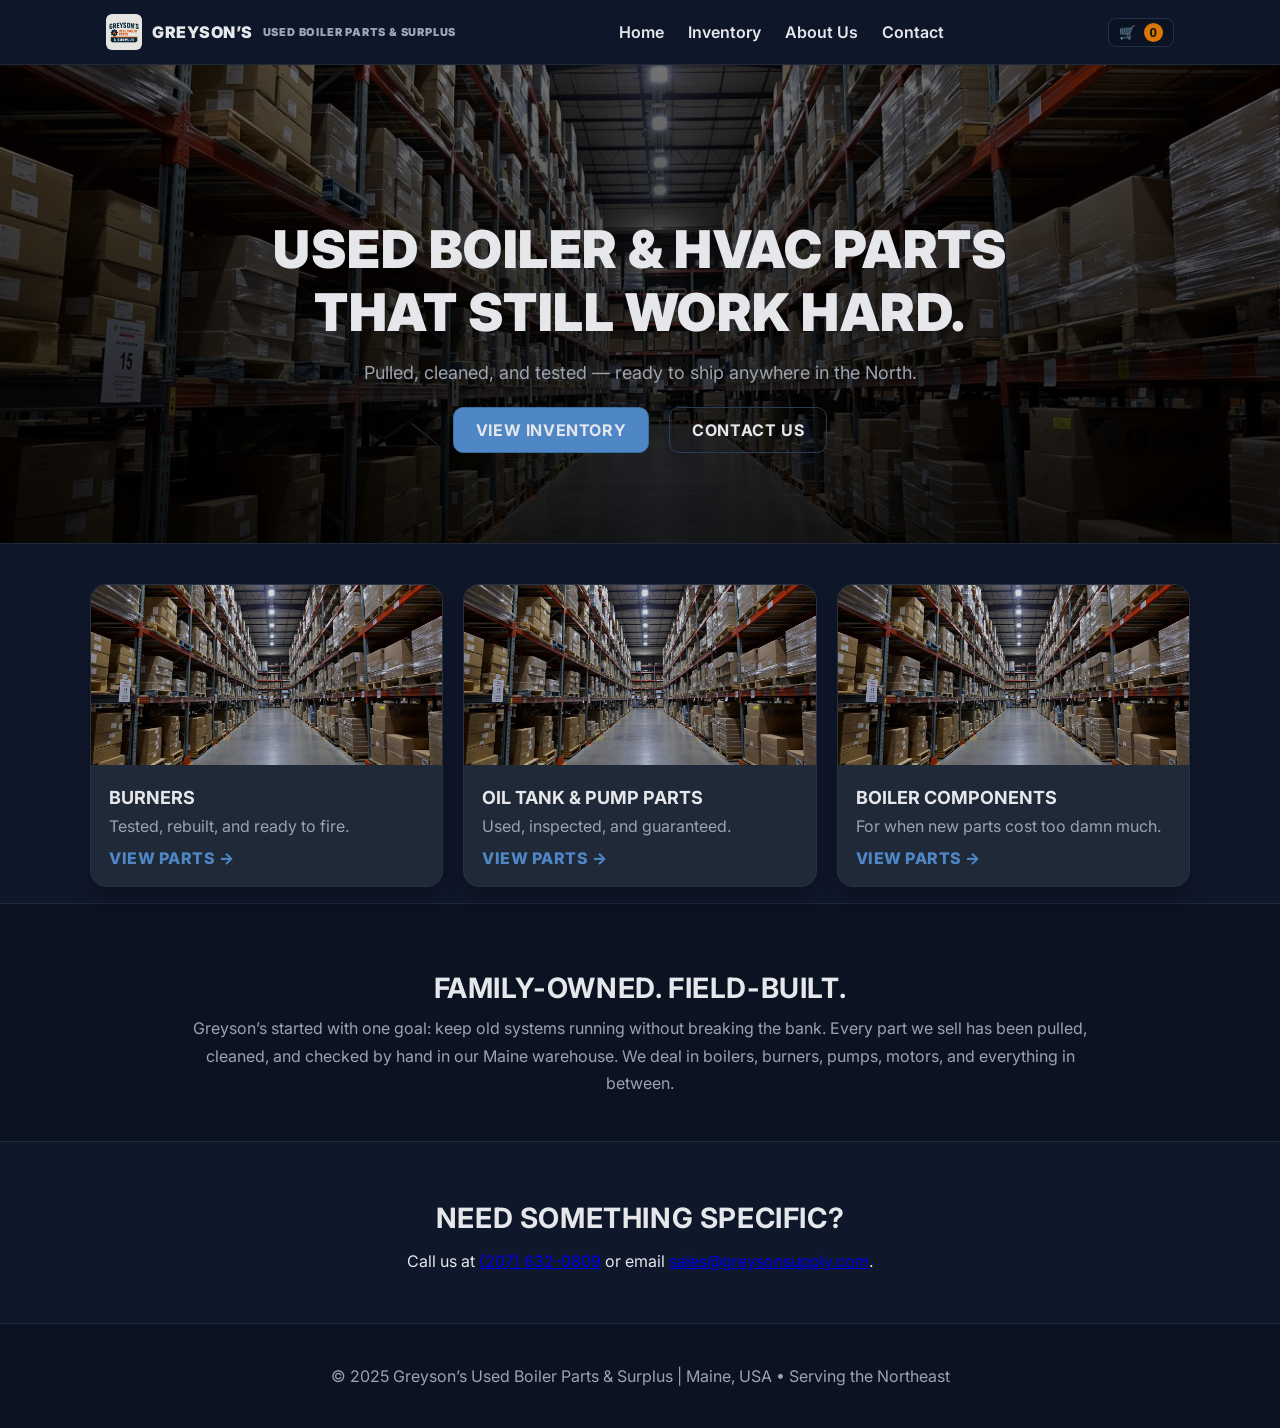
==== index.html @ a750e45b "Update index.html" ====
<!doctype html>
<html lang="en">
<head>
  <meta charset="utf-8" />
  <meta name="viewport" content="width=device-width, initial-scale=1" />
  <title>Greyson’s Used Boiler Parts & Surplus</title>
  <link href="https://fonts.googleapis.com/css2?family=Inter:wght@400;600;800;900&display=swap" rel="stylesheet">

  <style>
    :root {
      --bg: #0f172a;
      --text: #e5e7eb;
      --muted: #9ca3af;
      --blue: #4f86c6;
      --accent: #d97706;
    }

    * { box-sizing: border-box; }
    body {
      margin: 0;
      font-family: 'Inter', system-ui, sans-serif;
      background: var(--bg);
      color: var(--text);
    }

    .container { max-width: 1100px; margin: 0 auto; padding: 0 16px; }

    header.topbar {
      background: rgba(15, 23, 42, 0.95);
      border-bottom: 1px solid #1f2937;
      position: sticky; top: 0; z-index: 100;
    }
    .nav {
      display: flex; justify-content: space-between; align-items: center;
      height: 64px;
    }
    .brand { display: flex; align-items: center; gap: 10px; text-decoration: none; color: var(--text); font-weight: 900; letter-spacing: .5px; }
    .brand img { height: 36px; border-radius: 6px; }
    .brand .tagline { display: block; font-size: 11px; color: #9aa8bb; letter-spacing: .8px; }
    nav.menu a { color: var(--text); text-decoration: none; margin: 0 10px; font-weight: 600; }
    nav.menu a:hover { color: var(--accent); }
    .cart-button {
      background: #0b1222; color: var(--text);
      border: 1px solid #243047;
      border-radius: 8px; padding: 6px 10px;
      cursor: pointer;
    }
    .cart-count { background: var(--accent); color: #111; padding: 2px 6px; border-radius: 999px; font-weight: 800; margin-left: 4px; }

    /* Hero Section */
    .hero-dark {
      background: linear-gradient(to bottom, rgba(0,0,0,.55), rgba(0,0,0,.85)),
                  url('images/warehouse.jpg');
      background-size: cover;
      background-position: center;
      padding: 110px 0 90px;
      border-bottom: 1px solid #1f2937;
      text-align: center;
    }
    .hero h1 {
      font-size: 52px;
      font-weight: 900;
      text-transform: uppercase;
      letter-spacing: .5px;
      margin-bottom: 10px;
    }
    .hero p { color: var(--muted); font-size: 18px; margin-bottom: 24px; }
    .cta .btn {
      display: inline-block;
      padding: 12px 22px;
      border: 1px solid #2b3b55;
      border-radius: 10px;
      text-decoration: none;
      font-weight: 700;
      text-transform: uppercase;
      letter-spacing: .6px;
      margin: 0 8px;
      color: var(--text);
    }
    .cta .btn.primary { background: var(--blue); border-color: #3b6ea0; }
    .cta .btn:hover { filter: brightness(1.07); }

    /* Cards */
    .cards { padding: 40px 0 16px; }
    .grid { display: grid; grid-template-columns: repeat(auto-fit, minmax(280px, 1fr)); gap: 20px; }
    .card {
      background: #1f2937;
      border: 1px solid #263242;
      border-radius: 16px;
      overflow: hidden;
      color: var(--text);
      text-decoration: none;
      box-shadow: 0 10px 18px rgba(0,0,0,.25);
    }
    .card img { width: 100%; height: 180px; object-fit: cover; filter: brightness(.85); }
    .card .inner { padding: 18px; }
    .card h3 { text-transform: uppercase; margin: 0 0 8px; font-size: 18px; }
    .card p { color: var(--muted); margin: 0 0 12px; }
    .linkish { color: var(--blue); text-transform: uppercase; font-weight: 800; letter-spacing: .5px; }

    /* Band */
    .band {
      background: #0b1222;
      border-top: 1px solid #1f2937;
      border-bottom: 1px solid #1f2937;
      padding: 44px 0;
      text-align: center;
    }
    .band h2 {
      text-transform: uppercase;
      font-size: 28px;
      letter-spacing: .6px;
      margin-bottom: 10px;
    }
    .band p {
      color: var(--muted);
      max-width: 900px;
      margin: 0 auto;
      line-height: 1.7;
    }

    /* CTA Bottom */
    .cta-bottom {
      text-align: center;
      padding: 36px 0;
    }
    .cta-bottom h2 {
      font-size: 28px;
      text-transform: uppercase;
      letter-spacing: .6px;
      margin-bottom: 8px;
    }

    footer.footer {
      border-top: 1px solid #1f2937;
      padding: 26px 0;
      background: #0b1222;
      color: var(--muted);
      text-align: center;
    }
    <style>
.btn.add.added {
  background-color: #16a34a !important; /* green flash */
  color: #fff !important;
  transform: scale(1.05);
  transition: all 0.3s ease;
}

#cartCount.pulse {
  animation: pulseCart 0.4s;
}

@keyframes pulseCart {
  0% { transform: scale(1); }
  50% { transform: scale(1.4); }
  100% { transform: scale(1); }
}
  </style>
</head>

<script src="https://www.paypal.com/sdk/js?client-id=AR1KqgMjoynz7pTqK0twhdeGadhGvtmbNXOhbGeqxil-d_tblaF-xCtrY_1UXmmECd3FDKE6sv6woYQV"></script>
<script src="js/cart.js?v=modal"></script>
<script src="js/payments.js?v=modal"></script>

<body>
  <header class="topbar">
    <div class="container nav">
      <a class="brand" href="index.html">
        <img src="images/logo.png" alt="Greyson’s Logo">
        <span>GREYSON’S</span>
        <small class="tagline">USED BOILER PARTS & SURPLUS</small>
      </a>
      <nav class="menu">
        <a href="index.html">Home</a>
        <a href="inventory.html">Inventory</a>
        <a href="about.html">About Us</a>
        <a href="contact.html">Contact</a>
      </nav>
      <button class="cart-button" id="openCartBtn">🛒 <span id="cartCount" class="cart-count">0</span></button>
    </div>
  </header>

  <main>
    <section class="hero hero-dark">
      <div class="container hero-inner">
        <h1>USED BOILER & HVAC PARTS<br>THAT STILL WORK HARD.</h1>
        <p>Pulled, cleaned, and tested — ready to ship anywhere in the North.</p>
        <div class="cta">
          <a class="btn primary" href="inventory.html">VIEW INVENTORY</a>
          <a class="btn" href="contact.html">CONTACT US</a>
        </div>
      </div>
    </section>

    <section class="cards container">
      <div class="grid">
        <a class="card" href="inventory.html#Burners">
          <img src="images/warehouse.jpg" alt="Burners">
          <div class="inner">
            <h3>Burners</h3>
            <p>Tested, rebuilt, and ready to fire.</p>
            <span class="linkish">VIEW PARTS →</span>
          </div>
        </a>
        <a class="card" href="inventory.html#Oil%20Tank%20Parts">
          <img src="images/warehouse.jpg" alt="Oil Tank & Pump Parts">
          <div class="inner">
            <h3>Oil Tank & Pump Parts</h3>
            <p>Used, inspected, and guaranteed.</p>
            <span class="linkish">VIEW PARTS →</span>
          </div>
        </a>
        <a class="card" href="inventory.html#Boiler%20Components">
          <img src="images/warehouse.jpg" alt="Boiler Components">
          <div class="inner">
            <h3>Boiler Components</h3>
            <p>For when new parts cost too damn much.</p>
            <span class="linkish">VIEW PARTS →</span>
          </div>
        </a>
      </div>
    </section>

    <section class="band">
      <div class="container">
        <h2>Family-Owned. Field-Built.</h2>
        <p>Greyson’s started with one goal: keep old systems running without breaking the bank. Every part we sell has been pulled, cleaned, and checked by hand in our Maine warehouse. We deal in boilers, burners, pumps, motors, and everything in between.</p>
      </div>
    </section>

    <section class="cta-bottom">
      <div class="container">
        <h2>Need Something Specific?</h2>
        <p>Call us at <a href="tel:+12076320809">(207) 632-0809</a> or email <a href="mailto:sales@greysonsupply.com">sales@greysonsupply.com</a>.</p>
      </div>
    </section>
  </main>

  <footer class="footer">
    <p>© 2025 Greyson’s Used Boiler Parts & Surplus | Maine, USA • Serving the Northeast</p>
  </footer>

  <script>window.PAYPAL_CLIENT_ID = "YOUR_PAYPAL_CLIENT_ID_HERE";</script>
  <script src="js/cart.js"></script>
  <script src="js/payments.js"></script>
</body>
</html>
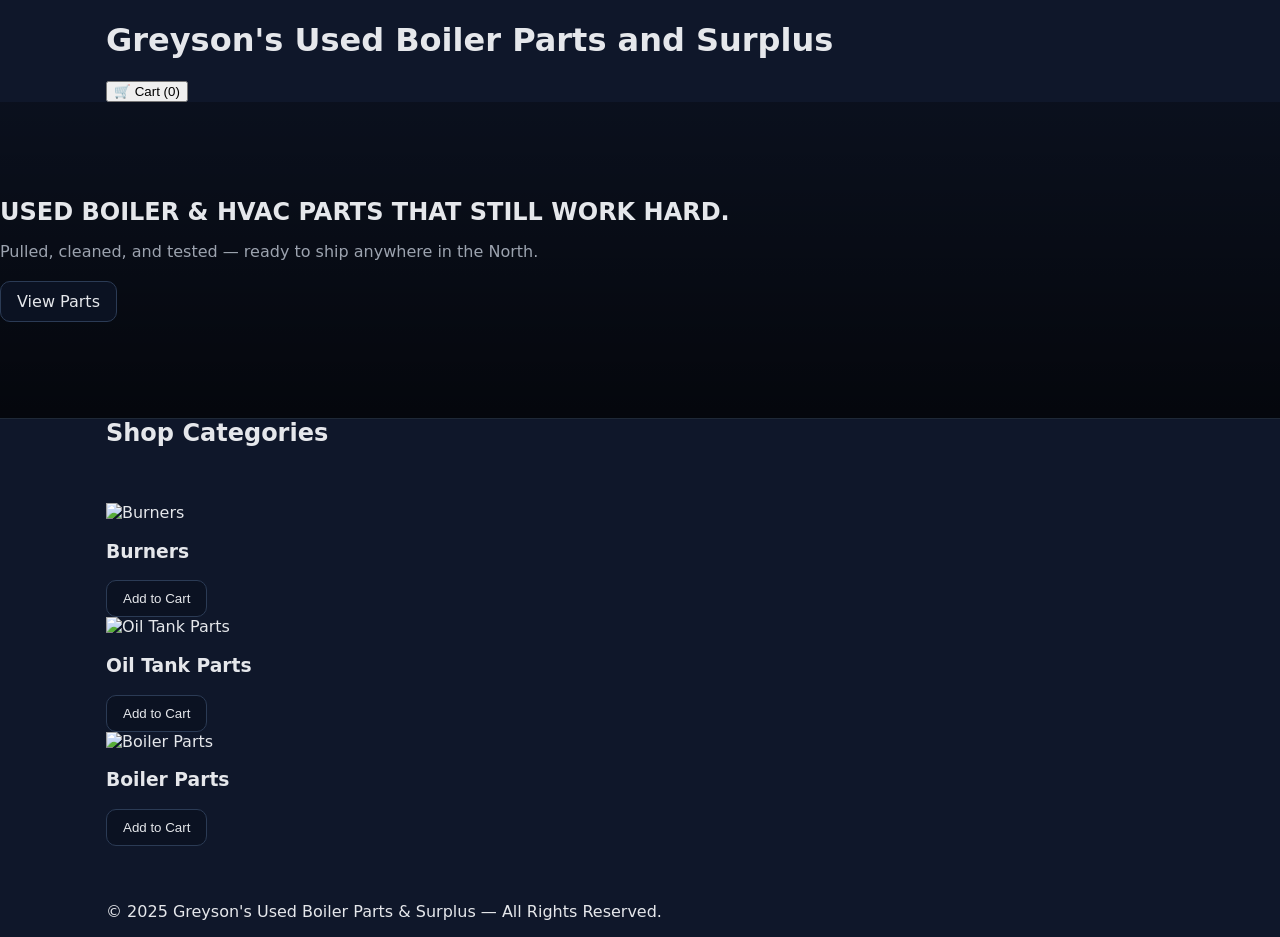
==== commit eaf5617f: "Update index.html" ====
--- a/index.html
+++ b/index.html
@@ -1,247 +1,86 @@
-<!doctype html>
+<!DOCTYPE html>
 <html lang="en">
 <head>
-  <meta charset="utf-8" />
-  <meta name="viewport" content="width=device-width, initial-scale=1" />
-  <title>Greyson’s Used Boiler Parts & Surplus</title>
-  <link href="https://fonts.googleapis.com/css2?family=Inter:wght@400;600;800;900&display=swap" rel="stylesheet">
+  <meta charset="UTF-8">
+  <meta name="viewport" content="width=device-width, initial-scale=1.0">
+  <title>Greyson's Used Boiler Parts and Surplus</title>
+  <link rel="stylesheet" href="css/style.css">
 
   <style>
-    :root {
-      --bg: #0f172a;
-      --text: #e5e7eb;
-      --muted: #9ca3af;
-      --blue: #4f86c6;
-      --accent: #d97706;
+    /* Add-to-cart & cart pulse animations */
+    .btn.add.added {
+      background-color: #16a34a !important;
+      color: #fff !important;
+      transform: scale(1.05);
+      transition: all 0.3s ease;
     }
-
-    * { box-sizing: border-box; }
-    body {
-      margin: 0;
-      font-family: 'Inter', system-ui, sans-serif;
-      background: var(--bg);
-      color: var(--text);
+    #cartCount.pulse {
+      animation: pulseCart 0.4s;
     }
-
-    .container { max-width: 1100px; margin: 0 auto; padding: 0 16px; }
-
-    header.topbar {
-      background: rgba(15, 23, 42, 0.95);
-      border-bottom: 1px solid #1f2937;
-      position: sticky; top: 0; z-index: 100;
+    @keyframes pulseCart {
+      0% { transform: scale(1); }
+      50% { transform: scale(1.4); }
+      100% { transform: scale(1); }
     }
-    .nav {
-      display: flex; justify-content: space-between; align-items: center;
-      height: 64px;
-    }
-    .brand { display: flex; align-items: center; gap: 10px; text-decoration: none; color: var(--text); font-weight: 900; letter-spacing: .5px; }
-    .brand img { height: 36px; border-radius: 6px; }
-    .brand .tagline { display: block; font-size: 11px; color: #9aa8bb; letter-spacing: .8px; }
-    nav.menu a { color: var(--text); text-decoration: none; margin: 0 10px; font-weight: 600; }
-    nav.menu a:hover { color: var(--accent); }
-    .cart-button {
-      background: #0b1222; color: var(--text);
-      border: 1px solid #243047;
-      border-radius: 8px; padding: 6px 10px;
-      cursor: pointer;
-    }
-    .cart-count { background: var(--accent); color: #111; padding: 2px 6px; border-radius: 999px; font-weight: 800; margin-left: 4px; }
-
-    /* Hero Section */
-    .hero-dark {
-      background: linear-gradient(to bottom, rgba(0,0,0,.55), rgba(0,0,0,.85)),
-                  url('images/warehouse.jpg');
-      background-size: cover;
-      background-position: center;
-      padding: 110px 0 90px;
-      border-bottom: 1px solid #1f2937;
-      text-align: center;
-    }
-    .hero h1 {
-      font-size: 52px;
-      font-weight: 900;
-      text-transform: uppercase;
-      letter-spacing: .5px;
-      margin-bottom: 10px;
-    }
-    .hero p { color: var(--muted); font-size: 18px; margin-bottom: 24px; }
-    .cta .btn {
-      display: inline-block;
-      padding: 12px 22px;
-      border: 1px solid #2b3b55;
-      border-radius: 10px;
-      text-decoration: none;
-      font-weight: 700;
-      text-transform: uppercase;
-      letter-spacing: .6px;
-      margin: 0 8px;
-      color: var(--text);
-    }
-    .cta .btn.primary { background: var(--blue); border-color: #3b6ea0; }
-    .cta .btn:hover { filter: brightness(1.07); }
-
-    /* Cards */
-    .cards { padding: 40px 0 16px; }
-    .grid { display: grid; grid-template-columns: repeat(auto-fit, minmax(280px, 1fr)); gap: 20px; }
-    .card {
-      background: #1f2937;
-      border: 1px solid #263242;
-      border-radius: 16px;
-      overflow: hidden;
-      color: var(--text);
-      text-decoration: none;
-      box-shadow: 0 10px 18px rgba(0,0,0,.25);
-    }
-    .card img { width: 100%; height: 180px; object-fit: cover; filter: brightness(.85); }
-    .card .inner { padding: 18px; }
-    .card h3 { text-transform: uppercase; margin: 0 0 8px; font-size: 18px; }
-    .card p { color: var(--muted); margin: 0 0 12px; }
-    .linkish { color: var(--blue); text-transform: uppercase; font-weight: 800; letter-spacing: .5px; }
-
-    /* Band */
-    .band {
-      background: #0b1222;
-      border-top: 1px solid #1f2937;
-      border-bottom: 1px solid #1f2937;
-      padding: 44px 0;
-      text-align: center;
-    }
-    .band h2 {
-      text-transform: uppercase;
-      font-size: 28px;
-      letter-spacing: .6px;
-      margin-bottom: 10px;
-    }
-    .band p {
-      color: var(--muted);
-      max-width: 900px;
-      margin: 0 auto;
-      line-height: 1.7;
-    }
-
-    /* CTA Bottom */
-    .cta-bottom {
-      text-align: center;
-      padding: 36px 0;
-    }
-    .cta-bottom h2 {
-      font-size: 28px;
-      text-transform: uppercase;
-      letter-spacing: .6px;
-      margin-bottom: 8px;
-    }
-
-    footer.footer {
-      border-top: 1px solid #1f2937;
-      padding: 26px 0;
-      background: #0b1222;
-      color: var(--muted);
-      text-align: center;
-    }
-    <style>
-.btn.add.added {
-  background-color: #16a34a !important; /* green flash */
-  color: #fff !important;
-  transform: scale(1.05);
-  transition: all 0.3s ease;
-}
-
-#cartCount.pulse {
-  animation: pulseCart 0.4s;
-}
-
-@keyframes pulseCart {
-  0% { transform: scale(1); }
-  50% { transform: scale(1.4); }
-  100% { transform: scale(1); }
-}
   </style>
 </head>
 
-<script src="https://www.paypal.com/sdk/js?client-id=AR1KqgMjoynz7pTqK0twhdeGadhGvtmbNXOhbGeqxil-d_tblaF-xCtrY_1UXmmECd3FDKE6sv6woYQV"></script>
-<script src="js/cart.js?v=modal"></script>
-<script src="js/payments.js?v=modal"></script>
-
 <body>
-  <header class="topbar">
-    <div class="container nav">
-      <a class="brand" href="index.html">
-        <img src="images/logo.png" alt="Greyson’s Logo">
-        <span>GREYSON’S</span>
-        <small class="tagline">USED BOILER PARTS & SURPLUS</small>
-      </a>
-      <nav class="menu">
-        <a href="index.html">Home</a>
-        <a href="inventory.html">Inventory</a>
-        <a href="about.html">About Us</a>
-        <a href="contact.html">Contact</a>
-      </nav>
-      <button class="cart-button" id="openCartBtn">🛒 <span id="cartCount" class="cart-count">0</span></button>
+  <!-- HEADER -->
+  <header>
+    <div class="container header-content">
+      <h1>Greyson's Used Boiler Parts and Surplus</h1>
+      <button id="openCartBtn" class="cart-btn">🛒 Cart (<span id="cartCount">0</span>)</button>
     </div>
   </header>
 
-  <main>
-    <section class="hero hero-dark">
-      <div class="container hero-inner">
-        <h1>USED BOILER & HVAC PARTS<br>THAT STILL WORK HARD.</h1>
-        <p>Pulled, cleaned, and tested — ready to ship anywhere in the North.</p>
-        <div class="cta">
-          <a class="btn primary" href="inventory.html">VIEW INVENTORY</a>
-          <a class="btn" href="contact.html">CONTACT US</a>
+  <!-- HERO -->
+  <section class="hero">
+    <div class="hero-content">
+      <h2>USED BOILER & HVAC PARTS THAT STILL WORK HARD.</h2>
+      <p>Pulled, cleaned, and tested — ready to ship anywhere in the North.</p>
+      <a href="inventory.html" class="btn">View Parts</a>
+    </div>
+  </section>
+
+  <!-- FEATURED SECTION -->
+  <section class="featured">
+    <div class="container">
+      <h2>Shop Categories</h2>
+      <div class="categories">
+        <div class="category-card">
+          <img src="images/burner.jpg" alt="Burners">
+          <h3>Burners</h3>
+          <button class="btn add" data-id="burner1" data-name="Burner Assembly" data-price="120.00">Add to Cart</button>
+        </div>
+        <div class="category-card">
+          <img src="images/oil-tank.jpg" alt="Oil Tank Parts">
+          <h3>Oil Tank Parts</h3>
+          <button class="btn add" data-id="oil1" data-name="Oil Tank Valve" data-price="45.00">Add to Cart</button>
+        </div>
+        <div class="category-card">
+          <img src="images/boiler-parts.jpg" alt="Boiler Parts">
+          <h3>Boiler Parts</h3>
+          <button class="btn add" data-id="boiler1" data-name="Boiler Igniter" data-price="65.00">Add to Cart</button>
         </div>
       </div>
-    </section>
+    </div>
+  </section>
 
-    <section class="cards container">
-      <div class="grid">
-        <a class="card" href="inventory.html#Burners">
-          <img src="images/warehouse.jpg" alt="Burners">
-          <div class="inner">
-            <h3>Burners</h3>
-            <p>Tested, rebuilt, and ready to fire.</p>
-            <span class="linkish">VIEW PARTS →</span>
-          </div>
-        </a>
-        <a class="card" href="inventory.html#Oil%20Tank%20Parts">
-          <img src="images/warehouse.jpg" alt="Oil Tank & Pump Parts">
-          <div class="inner">
-            <h3>Oil Tank & Pump Parts</h3>
-            <p>Used, inspected, and guaranteed.</p>
-            <span class="linkish">VIEW PARTS →</span>
-          </div>
-        </a>
-        <a class="card" href="inventory.html#Boiler%20Components">
-          <img src="images/warehouse.jpg" alt="Boiler Components">
-          <div class="inner">
-            <h3>Boiler Components</h3>
-            <p>For when new parts cost too damn much.</p>
-            <span class="linkish">VIEW PARTS →</span>
-          </div>
-        </a>
-      </div>
-    </section>
-
-    <section class="band">
-      <div class="container">
-        <h2>Family-Owned. Field-Built.</h2>
-        <p>Greyson’s started with one goal: keep old systems running without breaking the bank. Every part we sell has been pulled, cleaned, and checked by hand in our Maine warehouse. We deal in boilers, burners, pumps, motors, and everything in between.</p>
-      </div>
-    </section>
-
-    <section class="cta-bottom">
-      <div class="container">
-        <h2>Need Something Specific?</h2>
-        <p>Call us at <a href="tel:+12076320809">(207) 632-0809</a> or email <a href="mailto:sales@greysonsupply.com">sales@greysonsupply.com</a>.</p>
-      </div>
-    </section>
-  </main>
-
-  <footer class="footer">
-    <p>© 2025 Greyson’s Used Boiler Parts & Surplus | Maine, USA • Serving the Northeast</p>
+  <!-- FOOTER -->
+  <footer>
+    <div class="container">
+      <p>&copy; 2025 Greyson's Used Boiler Parts & Surplus — All Rights Reserved.</p>
+    </div>
   </footer>
 
-  <script>window.PAYPAL_CLIENT_ID = "YOUR_PAYPAL_CLIENT_ID_HERE";</script>
-  <script src="js/cart.js"></script>
-  <script src="js/payments.js"></script>
+  <!-- ✅ FIXED LOAD ORDER BELOW -->
+  <script
+    src="https://www.paypal.com/sdk/js?client-id=AR1KqgMjoynz7pTqK0twhdeGadhGvtmbNXOhbGeqxil-d_tblaF-xCtrY_1UXmmECd3FDKE6sv6woYQV&components=buttons&currency=USD"
+    data-sdk-integration-source="button-factory">
+  </script>
+
+  <script src="js/cart.js?v=modal"></script>
+  <script src="js/payments.js?v=modal"></script>
 </body>
 </html>
--- a/css/style.css
+++ b/css/style.css
@@ -0,0 +1,81 @@
+
+:root{
+  --bg:#0f172a; /* slate-900 */
+  --panel:#111827; /* gray-900 */
+  --card:#1f2937; /* gray-800 */
+  --text:#e5e7eb; /* gray-200 */
+  --muted:#9ca3af; /* gray-400 */
+  --blue:#4f86c6; /* frost-blue */
+  --accent:#d97706; /* rust orange */
+}
+
+*{box-sizing:border-box}
+body{margin:0; font-family:Inter,system-ui,-apple-system,Segoe UI,Roboto,Arial; color:var(--text); background:var(--bg);}
+
+.container{max-width:1100px; margin:0 auto; padding:0 16px;}
+.topbar{position:sticky; top:0; z-index:50; background:rgba(15,23,42,.9); backdrop-filter: blur(6px); border-bottom:1px solid #1f2937;}
+.nav{display:flex; align-items:center; justify-content:space-between; height:64px;}
+.brand{display:flex; align-items:center; gap:12px; color:var(--text); text-decoration:none; font-weight:800;}
+.logo{height:36px; width:auto; border-radius:6px;}
+.menu a{color:var(--text); text-decoration:none; margin:0 10px; padding:8px 10px; border-radius:8px;}
+.menu a:hover{background:#0b1222;}
+.cart-button{background:#0b1222; color:var(--text); border:1px solid #243047; padding:8px 12px; border-radius:10px; cursor:pointer;}
+.cart-count{background:var(--accent); color:#111; padding:2px 6px; border-radius:999px; font-weight:800; margin-left:6px;}
+
+.hero{background:linear-gradient(to bottom, rgba(0,0,0,.3), rgba(0,0,0,.7)), url('images/warehouse.jpg'); background-size:cover; background-position:center; padding:96px 0; border-bottom:1px solid #1f2937;}
+.hero-inner{text-align:center;}
+.hero h1{font-size:44px; margin:0 0 12px 0;}
+.hero p{color:var(--muted); margin:0 0 20px 0;}
+.btn{display:inline-block; padding:10px 16px; border:1px solid #2b3b55; border-radius:10px; color:var(--text); text-decoration:none; background:#0b1222;}
+.btn.primary{background:var(--blue); border-color:#3b6ea0; font-weight:700;}
+.btn:hover{filter:brightness(1.07)}
+
+.categories{padding:40px 0}
+h2{margin:0 0 16px 0}
+.grid{display:grid; grid-template-columns:repeat(auto-fit,minmax(240px,1fr)); gap:16px;}
+.card{background:var(--card); border:1px solid #263242; border-radius:16px; padding:18px; text-decoration:none; color:var(--text); box-shadow:0 10px 18px rgba(0,0,0,.25);}
+.card h3{margin:0 0 8px 0}
+.card p{color:var(--muted); margin:0 0 12px 0}
+.linkish{color:var(--blue); font-weight:600}
+
+.about-blurb{background:#0b1222; border-top:1px solid #1f2937; border-bottom:1px solid #1f2937; padding:40px 0}
+.muted{color:var(--muted)}
+.price{font-weight:800; margin:8px 0 12px 0}
+
+.filters{display:flex; gap:8px; margin:14px 0 20px 0; flex-wrap:wrap}
+.chip{background:#0b1222; color:var(--text); border:1px solid #2b3b55; border-radius:999px; padding:8px 12px; cursor:pointer}
+.chip.active, .chip:hover{background:#16233a}
+
+.footer{border-top:1px solid #1f2937; padding:26px 0; background:#0b1222; color:var(--muted); margin-top:40px}
+
+.content{min-height:60vh}
+
+/* Cart Drawer */
+.cart-overlay{position:fixed; inset:0; background:rgba(0,0,0,.55); display:none; z-index:100;}
+.cart-drawer{position:fixed; top:0; right:-420px; width:420px; max-width:95vw; height:100%; background:var(--panel); box-shadow:-10px 0 30px rgba(0,0,0,.5); border-left:1px solid #1f2937; display:flex; flex-direction:column; z-index:101; transition:right .25s ease;}
+.cart-header{padding:16px; border-bottom:1px solid #243047; display:flex; justify-content:space-between; align-items:center}
+.cart-items{padding:12px 16px; flex:1; overflow:auto}
+.cart-item{display:flex; justify-content:space-between; align-items:center; gap:10px; padding:10px 0; border-bottom:1px dashed #223049;}
+.cart-footer{border-top:1px solid #243047; padding:16px; display:flex; flex-direction:column; gap:10px}
+.qty{display:flex; gap:8px; align-items:center}
+.qty button{padding:4px 8px; border-radius:8px; border:1px solid #2b3b55; background:#0b1222; color:var(--text);}
+.total{display:flex; justify-content:space-between; font-weight:800}
+
+.paypal-wrap{padding-top:6px}
+/* Ensure PayPal card entry modals/frames are scrollable on small screens */
+#paypal-container *{max-width:100%}
+@media (max-width:480px){
+  .cart-drawer{width:100%;}
+}
+
+
+/* --- Exact-homepage look helpers --- */
+.brand{gap:10px; font-weight:900; letter-spacing:.5px}
+.brand span{font-size:22px}
+.brand .tagline{display:block; font-size:11px; color:#9aa8bb; letter-spacing:.8px}
+.hero-dark{background:linear-gradient(to bottom, rgba(0,0,0,.35), rgba(0,0,0,.78)), url('images/warehouse.jpg'); background-size:cover; background-position:center; padding:110px 0 90px; border-bottom:1px solid #1f2937;}
+.cards{padding:28px 0 14px}
+.cards .card h3{text-transform:uppercase; letter-spacing:.6px; margin:0 0 6px 0}
+.band{background:#0b1222; border-top:1px solid #1f2937; border-bottom:1px solid #1f2937; padding:44px 0}
+.cta-bottom{padding:36px 0}
+.linkish{text-transform:uppercase; font-weight:800; letter-spacing:.5px}
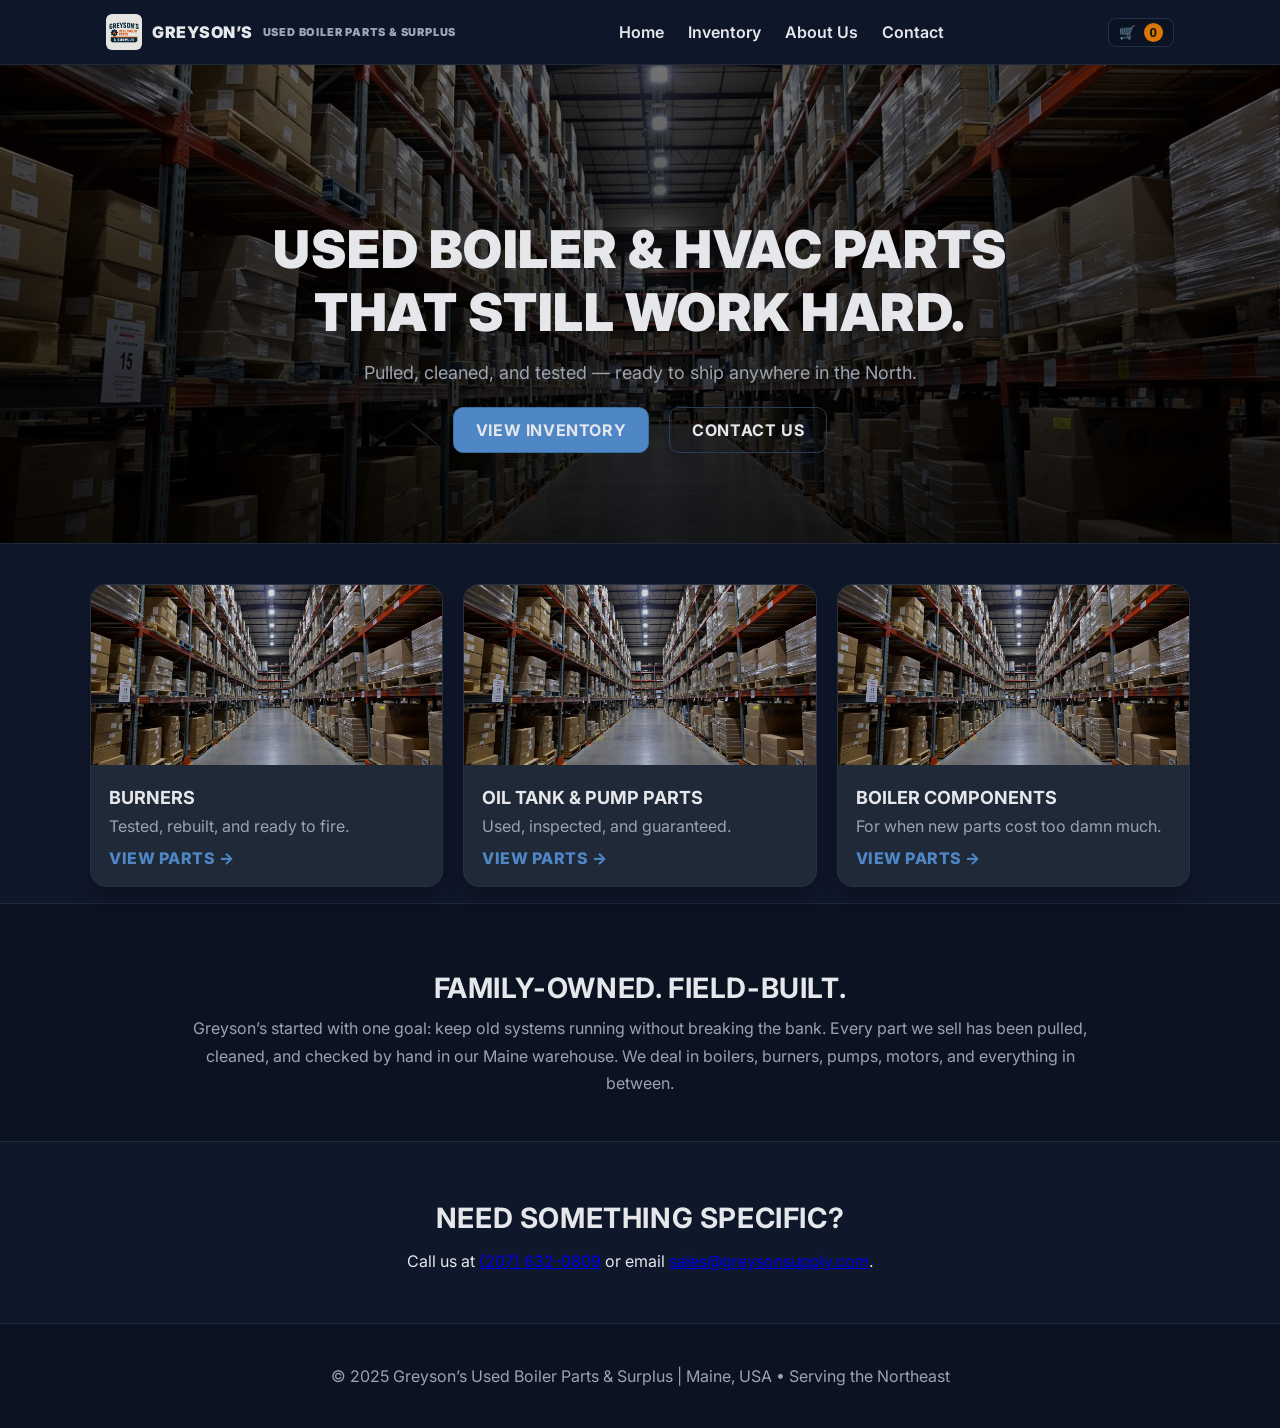
==== commit 32a4ac58: "Update index.html" ====
--- a/index.html
+++ b/index.html
@@ -1,13 +1,145 @@
-<!DOCTYPE html>
+<!doctype html>
 <html lang="en">
 <head>
-  <meta charset="UTF-8">
-  <meta name="viewport" content="width=device-width, initial-scale=1.0">
-  <title>Greyson's Used Boiler Parts and Surplus</title>
-  <link rel="stylesheet" href="css/style.css">
+  <meta charset="utf-8" />
+  <meta name="viewport" content="width=device-width, initial-scale=1" />
+  <title>Greyson’s Used Boiler Parts & Surplus</title>
+  <link href="https://fonts.googleapis.com/css2?family=Inter:wght@400;600;800;900&display=swap" rel="stylesheet">
 
   <style>
-    /* Add-to-cart & cart pulse animations */
+    :root {
+      --bg: #0f172a;
+      --text: #e5e7eb;
+      --muted: #9ca3af;
+      --blue: #4f86c6;
+      --accent: #d97706;
+    }
+
+    * { box-sizing: border-box; }
+    body {
+      margin: 0;
+      font-family: 'Inter', system-ui, sans-serif;
+      background: var(--bg);
+      color: var(--text);
+    }
+
+    .container { max-width: 1100px; margin: 0 auto; padding: 0 16px; }
+
+    header.topbar {
+      background: rgba(15, 23, 42, 0.95);
+      border-bottom: 1px solid #1f2937;
+      position: sticky; top: 0; z-index: 100;
+    }
+    .nav {
+      display: flex; justify-content: space-between; align-items: center;
+      height: 64px;
+    }
+    .brand { display: flex; align-items: center; gap: 10px; text-decoration: none; color: var(--text); font-weight: 900; letter-spacing: .5px; }
+    .brand img { height: 36px; border-radius: 6px; }
+    .brand .tagline { display: block; font-size: 11px; color: #9aa8bb; letter-spacing: .8px; }
+    nav.menu a { color: var(--text); text-decoration: none; margin: 0 10px; font-weight: 600; }
+    nav.menu a:hover { color: var(--accent); }
+    .cart-button {
+      background: #0b1222; color: var(--text);
+      border: 1px solid #243047;
+      border-radius: 8px; padding: 6px 10px;
+      cursor: pointer;
+    }
+    .cart-count { background: var(--accent); color: #111; padding: 2px 6px; border-radius: 999px; font-weight: 800; margin-left: 4px; }
+
+    /* Hero Section */
+    .hero-dark {
+      background: linear-gradient(to bottom, rgba(0,0,0,.55), rgba(0,0,0,.85)),
+                  url('images/warehouse.jpg');
+      background-size: cover;
+      background-position: center;
+      padding: 110px 0 90px;
+      border-bottom: 1px solid #1f2937;
+      text-align: center;
+    }
+    .hero h1 {
+      font-size: 52px;
+      font-weight: 900;
+      text-transform: uppercase;
+      letter-spacing: .5px;
+      margin-bottom: 10px;
+    }
+    .hero p { color: var(--muted); font-size: 18px; margin-bottom: 24px; }
+    .cta .btn {
+      display: inline-block;
+      padding: 12px 22px;
+      border: 1px solid #2b3b55;
+      border-radius: 10px;
+      text-decoration: none;
+      font-weight: 700;
+      text-transform: uppercase;
+      letter-spacing: .6px;
+      margin: 0 8px;
+      color: var(--text);
+    }
+    .cta .btn.primary { background: var(--blue); border-color: #3b6ea0; }
+    .cta .btn:hover { filter: brightness(1.07); }
+
+    /* Cards */
+    .cards { padding: 40px 0 16px; }
+    .grid { display: grid; grid-template-columns: repeat(auto-fit, minmax(280px, 1fr)); gap: 20px; }
+    .card {
+      background: #1f2937;
+      border: 1px solid #263242;
+      border-radius: 16px;
+      overflow: hidden;
+      color: var(--text);
+      text-decoration: none;
+      box-shadow: 0 10px 18px rgba(0,0,0,.25);
+    }
+    .card img { width: 100%; height: 180px; object-fit: cover; filter: brightness(.85); }
+    .card .inner { padding: 18px; }
+    .card h3 { text-transform: uppercase; margin: 0 0 8px; font-size: 18px; }
+    .card p { color: var(--muted); margin: 0 0 12px; }
+    .linkish { color: var(--blue); text-transform: uppercase; font-weight: 800; letter-spacing: .5px; }
+
+    /* Band */
+    .band {
+      background: #0b1222;
+      border-top: 1px solid #1f2937;
+      border-bottom: 1px solid #1f2937;
+      padding: 44px 0;
+      text-align: center;
+    }
+    .band h2 {
+      text-transform: uppercase;
+      font-size: 28px;
+      letter-spacing: .6px;
+      margin-bottom: 10px;
+    }
+    .band p {
+      color: var(--muted);
+      max-width: 900px;
+      margin: 0 auto;
+      line-height: 1.7;
+    }
+
+    /* CTA Bottom */
+    .cta-bottom {
+      text-align: center;
+      padding: 36px 0;
+    }
+    .cta-bottom h2 {
+      font-size: 28px;
+      text-transform: uppercase;
+      letter-spacing: .6px;
+      margin-bottom: 8px;
+    }
+
+    footer.footer {
+      border-top: 1px solid #1f2937;
+      padding: 26px 0;
+      background: #0b1222;
+      color: var(--muted);
+      text-align: center;
+    }
+
+    /* Cart Animations */
     .btn.add.added {
       background-color: #16a34a !important;
       color: #fff !important;
@@ -26,60 +158,85 @@
 </head>
 
 <body>
-  <!-- HEADER -->
-  <header>
-    <div class="container header-content">
-      <h1>Greyson's Used Boiler Parts and Surplus</h1>
-      <button id="openCartBtn" class="cart-btn">🛒 Cart (<span id="cartCount">0</span>)</button>
+  <header class="topbar">
+    <div class="container nav">
+      <a class="brand" href="index.html">
+        <img src="images/logo.png" alt="Greyson’s Logo">
+        <span>GREYSON’S</span>
+        <small class="tagline">USED BOILER PARTS & SURPLUS</small>
+      </a>
+      <nav class="menu">
+        <a href="index.html">Home</a>
+        <a href="inventory.html">Inventory</a>
+        <a href="about.html">About Us</a>
+        <a href="contact.html">Contact</a>
+      </nav>
+      <button class="cart-button" id="openCartBtn">🛒 <span id="cartCount" class="cart-count">0</span></button>
     </div>
   </header>
 
-  <!-- HERO -->
-  <section class="hero">
-    <div class="hero-content">
-      <h2>USED BOILER & HVAC PARTS THAT STILL WORK HARD.</h2>
-      <p>Pulled, cleaned, and tested — ready to ship anywhere in the North.</p>
-      <a href="inventory.html" class="btn">View Parts</a>
-    </div>
-  </section>
-
-  <!-- FEATURED SECTION -->
-  <section class="featured">
-    <div class="container">
-      <h2>Shop Categories</h2>
-      <div class="categories">
-        <div class="category-card">
-          <img src="images/burner.jpg" alt="Burners">
-          <h3>Burners</h3>
-          <button class="btn add" data-id="burner1" data-name="Burner Assembly" data-price="120.00">Add to Cart</button>
+  <main>
+    <section class="hero hero-dark">
+      <div class="container hero-inner">
+        <h1>USED BOILER & HVAC PARTS<br>THAT STILL WORK HARD.</h1>
+        <p>Pulled, cleaned, and tested — ready to ship anywhere in the North.</p>
+        <div class="cta">
+          <a class="btn primary" href="inventory.html">VIEW INVENTORY</a>
+          <a class="btn" href="contact.html">CONTACT US</a>
         </div>
-        <div class="category-card">
-          <img src="images/oil-tank.jpg" alt="Oil Tank Parts">
-          <h3>Oil Tank Parts</h3>
-          <button class="btn add" data-id="oil1" data-name="Oil Tank Valve" data-price="45.00">Add to Cart</button>
-        </div>
-        <div class="category-card">
-          <img src="images/boiler-parts.jpg" alt="Boiler Parts">
-          <h3>Boiler Parts</h3>
-          <button class="btn add" data-id="boiler1" data-name="Boiler Igniter" data-price="65.00">Add to Cart</button>
-        </div>
-      </div>
-    </div>
-  </section>
-
-  <!-- FOOTER -->
-  <footer>
-    <div class="container">
-      <p>&copy; 2025 Greyson's Used Boiler Parts & Surplus — All Rights Reserved.</p>
-    </div>
+      </div>
+    </section>
+
+    <section class="cards container">
+      <div class="grid">
+        <a class="card" href="inventory.html#Burners">
+          <img src="images/warehouse.jpg" alt="Burners">
+          <div class="inner">
+            <h3>Burners</h3>
+            <p>Tested, rebuilt, and ready to fire.</p>
+            <span class="linkish">VIEW PARTS →</span>
+          </div>
+        </a>
+        <a class="card" href="inventory.html#Oil%20Tank%20Parts">
+          <img src="images/warehouse.jpg" alt="Oil Tank & Pump Parts">
+          <div class="inner">
+            <h3>Oil Tank & Pump Parts</h3>
+            <p>Used, inspected, and guaranteed.</p>
+            <span class="linkish">VIEW PARTS →</span>
+          </div>
+        </a>
+        <a class="card" href="inventory.html#Boiler%20Components">
+          <img src="images/warehouse.jpg" alt="Boiler Components">
+          <div class="inner">
+            <h3>Boiler Components</h3>
+            <p>For when new parts cost too damn much.</p>
+            <span class="linkish">VIEW PARTS →</span>
+          </div>
+        </a>
+      </div>
+    </section>
+
+    <section class="band">
+      <div class="container">
+        <h2>Family-Owned. Field-Built.</h2>
+        <p>Greyson’s started with one goal: keep old systems running without breaking the bank. Every part we sell has been pulled, cleaned, and checked by hand in our Maine warehouse. We deal in boilers, burners, pumps, motors, and everything in between.</p>
+      </div>
+    </section>
+
+    <section class="cta-bottom">
+      <div class="container">
+        <h2>Need Something Specific?</h2>
+        <p>Call us at <a href="tel:+12076320809">(207) 632-0809</a> or email <a href="mailto:sales@greysonsupply.com">sales@greysonsupply.com</a>.</p>
+      </div>
+    </section>
+  </main>
+
+  <footer class="footer">
+    <p>© 2025 Greyson’s Used Boiler Parts & Surplus | Maine, USA • Serving the Northeast</p>
   </footer>
 
-  <!-- ✅ FIXED LOAD ORDER BELOW -->
-  <script
-    src="https://www.paypal.com/sdk/js?client-id=AR1KqgMjoynz7pTqK0twhdeGadhGvtmbNXOhbGeqxil-d_tblaF-xCtrY_1UXmmECd3FDKE6sv6woYQV&components=buttons&currency=USD"
-    data-sdk-integration-source="button-factory">
-  </script>
-
+  <!-- ✅ Correct Script Order -->
+  <script src="https://www.paypal.com/sdk/js?client-id=AR1KqgMjoynz7pTqK0twhdeGadhGvtmbNXOhbGeqxil-d_tblaF-xCtrY_1UXmmECd3FDKE6sv6woYQV&components=buttons&currency=USD"></script>
   <script src="js/cart.js?v=modal"></script>
   <script src="js/payments.js?v=modal"></script>
 </body>
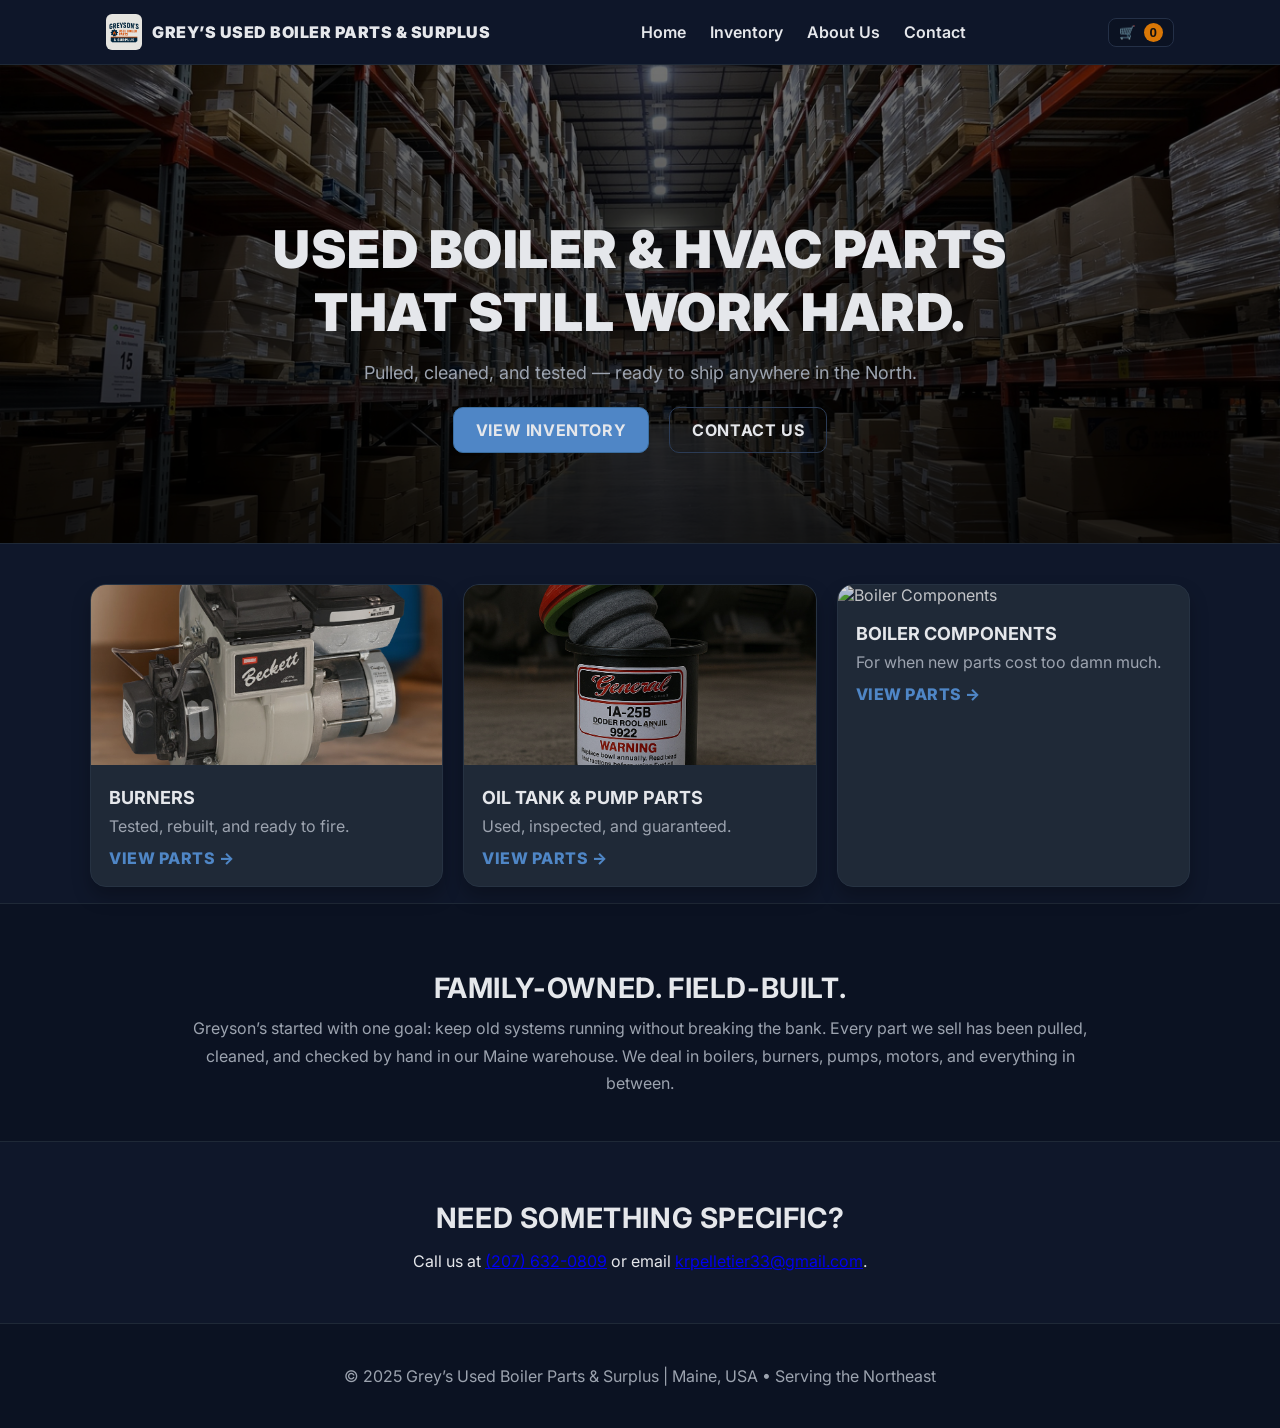
==== commit 9ecfa8bb: "Update index.html" ====
--- a/index.html
+++ b/index.html
@@ -3,7 +3,7 @@
 <head>
   <meta charset="utf-8" />
   <meta name="viewport" content="width=device-width, initial-scale=1" />
-  <title>Greyson’s Used Boiler Parts & Surplus</title>
+  <title>Grey’s Used Boiler Parts & Surplus</title>
   <link href="https://fonts.googleapis.com/css2?family=Inter:wght@400;600;800;900&display=swap" rel="stylesheet">
 
   <style>
@@ -162,8 +162,8 @@
     <div class="container nav">
       <a class="brand" href="index.html">
         <img src="images/logo.png" alt="Greyson’s Logo">
-        <span>GREYSON’S</span>
-        <small class="tagline">USED BOILER PARTS & SURPLUS</small>
+        <span>GREY’S USED BOILER PARTS & SURPLUS</span>
+        <small class="tagline"></small>
       </a>
       <nav class="menu">
         <a href="index.html">Home</a>
@@ -190,7 +190,7 @@
     <section class="cards container">
       <div class="grid">
         <a class="card" href="inventory.html#Burners">
-          <img src="images/warehouse.jpg" alt="Burners">
+          <img src="images/beckett.jpg" alt="Burners">
           <div class="inner">
             <h3>Burners</h3>
             <p>Tested, rebuilt, and ready to fire.</p>
@@ -198,7 +198,7 @@
           </div>
         </a>
         <a class="card" href="inventory.html#Oil%20Tank%20Parts">
-          <img src="images/warehouse.jpg" alt="Oil Tank & Pump Parts">
+          <img src="images/oil_filter.jpg" alt="Oil Tank & Pump Parts">
           <div class="inner">
             <h3>Oil Tank & Pump Parts</h3>
             <p>Used, inspected, and guaranteed.</p>
@@ -206,7 +206,7 @@
           </div>
         </a>
         <a class="card" href="inventory.html#Boiler%20Components">
-          <img src="images/warehouse.jpg" alt="Boiler Components">
+          <img src="images/burner_component.jpg" alt="Boiler Components">
           <div class="inner">
             <h3>Boiler Components</h3>
             <p>For when new parts cost too damn much.</p>
@@ -226,13 +226,13 @@
     <section class="cta-bottom">
       <div class="container">
         <h2>Need Something Specific?</h2>
-        <p>Call us at <a href="tel:+12076320809">(207) 632-0809</a> or email <a href="mailto:sales@greysonsupply.com">sales@greysonsupply.com</a>.</p>
+        <p>Call us at <a href="tel:+12075903771">(207) 632-0809</a> or email <a href="mailto:krpelletier33@gmail.com">krpelletier33@gmail.com</a>.</p>
       </div>
     </section>
   </main>
 
   <footer class="footer">
-    <p>© 2025 Greyson’s Used Boiler Parts & Surplus | Maine, USA • Serving the Northeast</p>
+    <p>© 2025 Grey’s Used Boiler Parts & Surplus | Maine, USA • Serving the Northeast</p>
   </footer>
 
   <!-- ✅ Correct Script Order -->
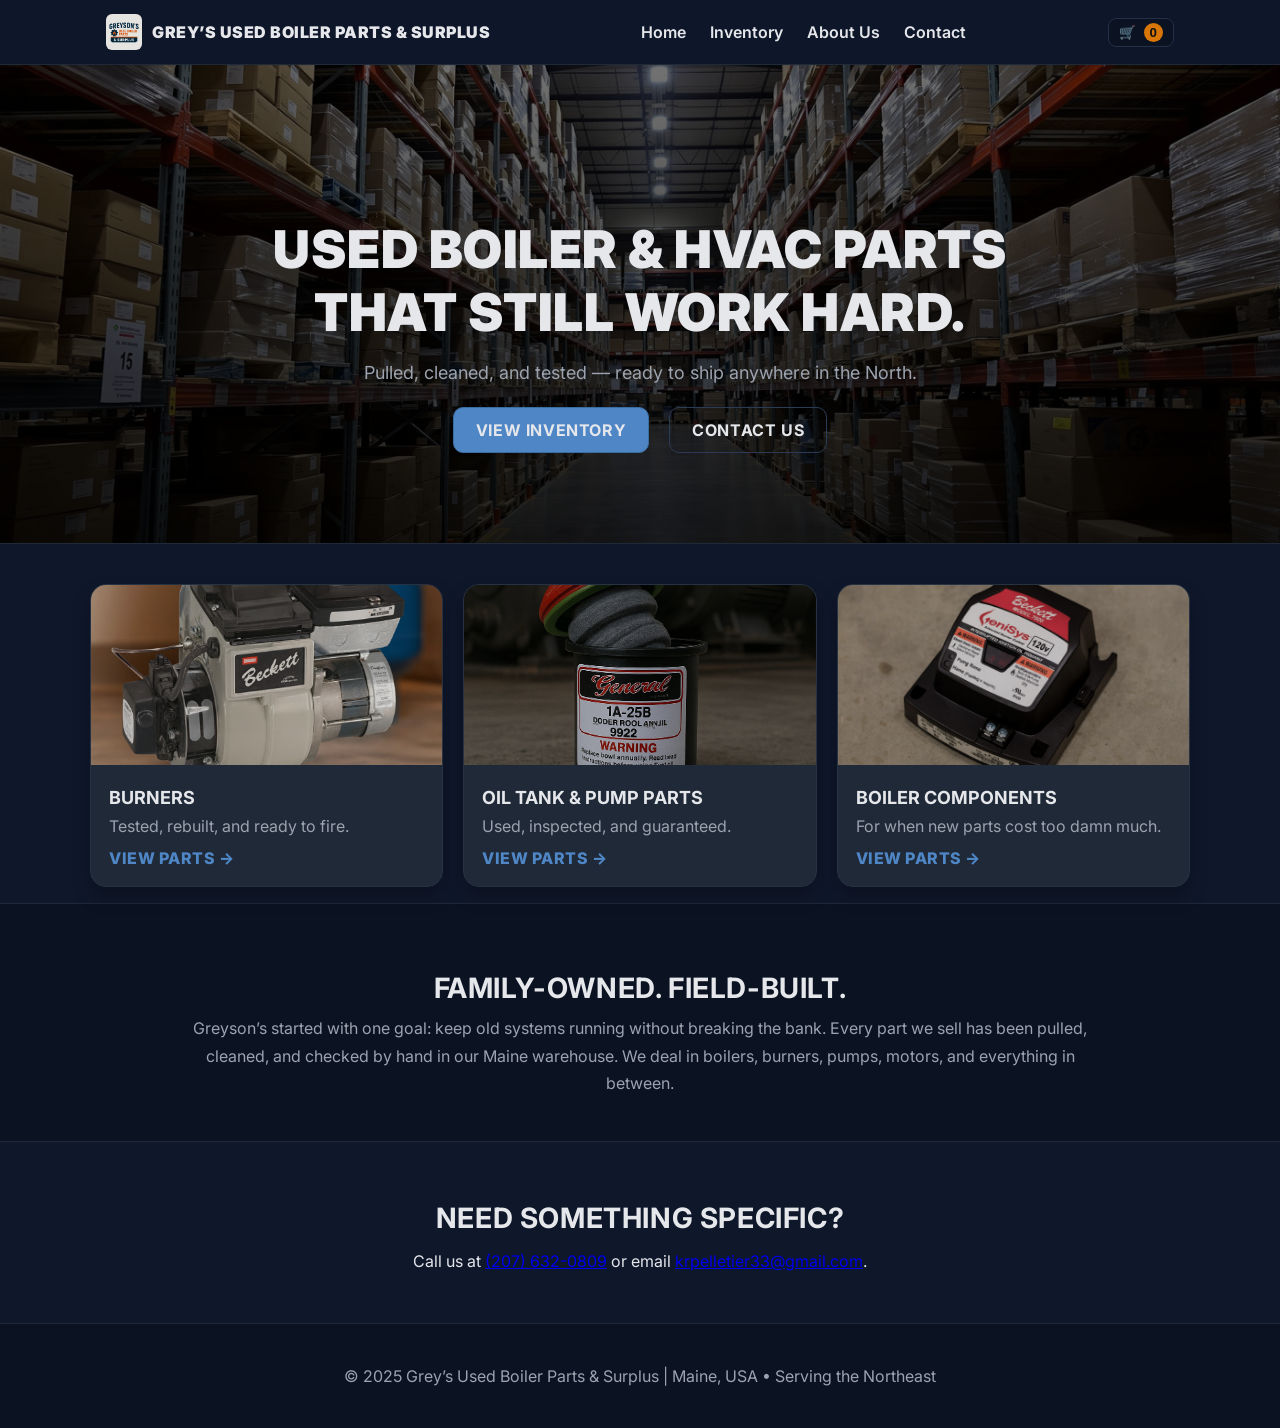
==== commit 7b5b2a65: "Update index.html" ====
--- a/index.html
+++ b/index.html
@@ -206,7 +206,7 @@
           </div>
         </a>
         <a class="card" href="inventory.html#Boiler%20Components">
-          <img src="images/burner_component.jpg" alt="Boiler Components">
+          <img src="images/burner_control.jpg" alt="Boiler Components">
           <div class="inner">
             <h3>Boiler Components</h3>
             <p>For when new parts cost too damn much.</p>
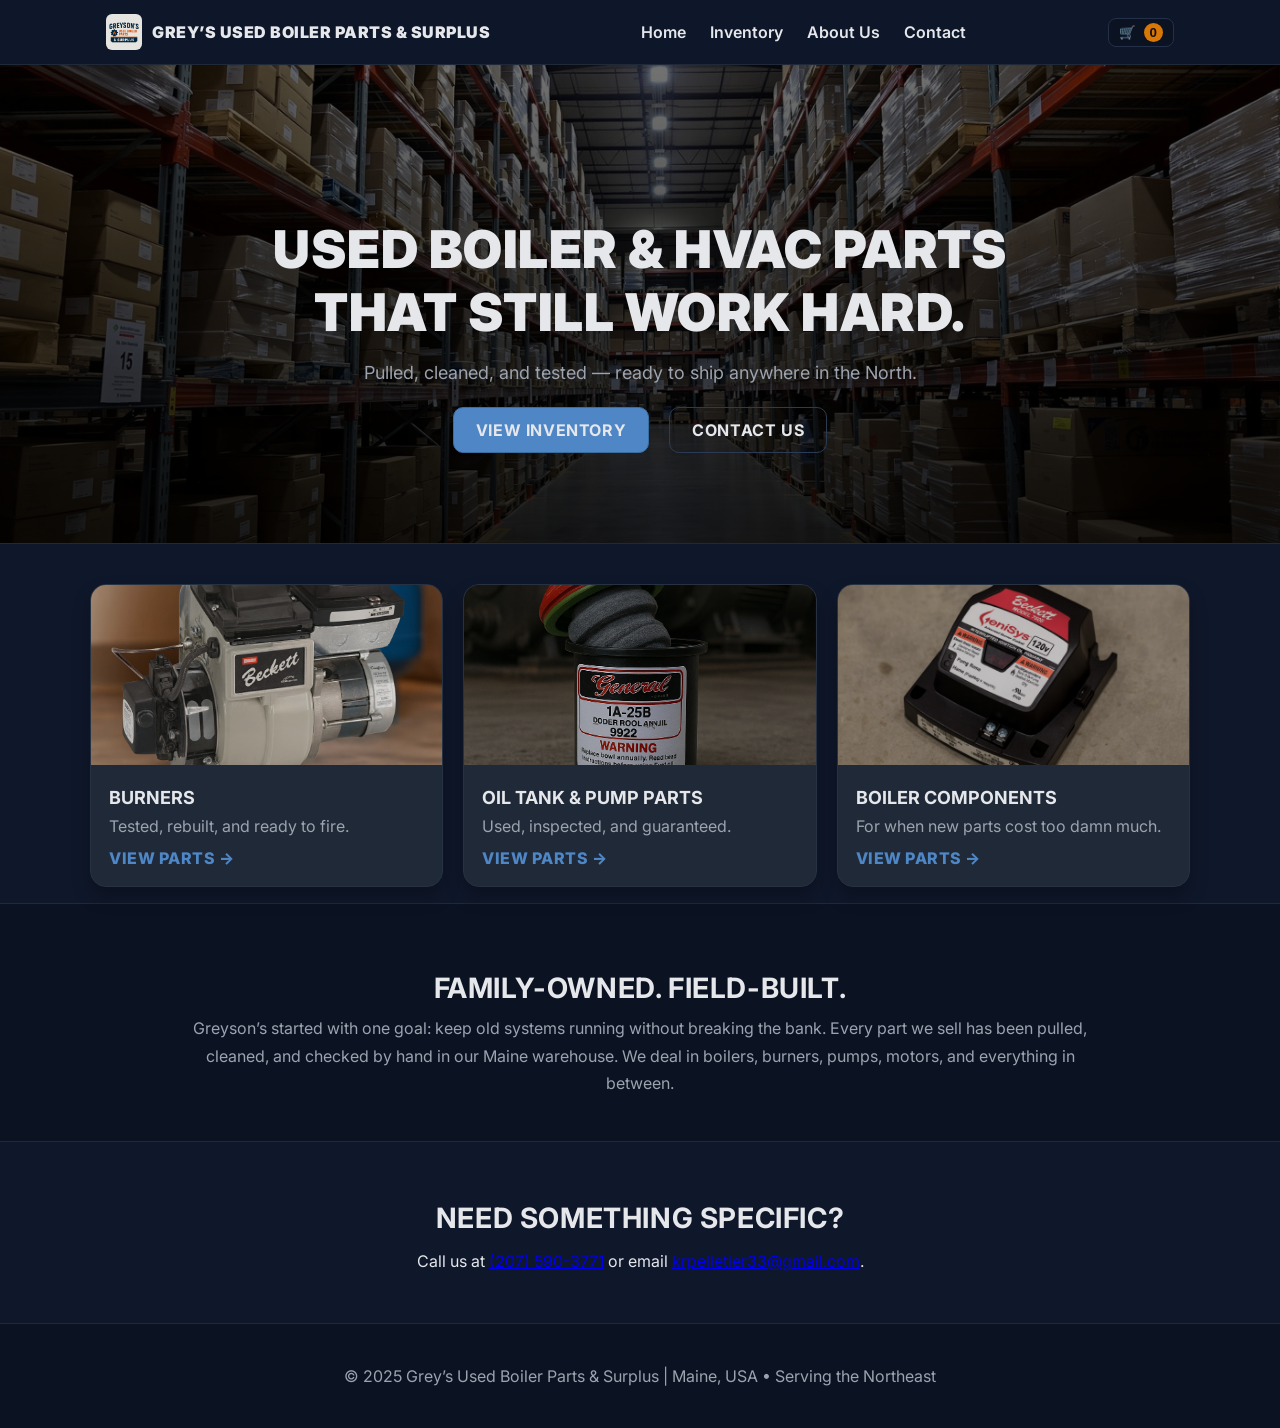
==== commit 1d1cabf8: "Update index.html" ====
--- a/index.html
+++ b/index.html
@@ -226,7 +226,7 @@
     <section class="cta-bottom">
       <div class="container">
         <h2>Need Something Specific?</h2>
-        <p>Call us at <a href="tel:+12075903771">(207) 632-0809</a> or email <a href="mailto:krpelletier33@gmail.com">krpelletier33@gmail.com</a>.</p>
+        <p>Call us at <a href="tel:+12075903771">(207) 590-3771</a> or email <a href="mailto:krpelletier33@gmail.com">krpelletier33@gmail.com</a>.</p>
       </div>
     </section>
   </main>
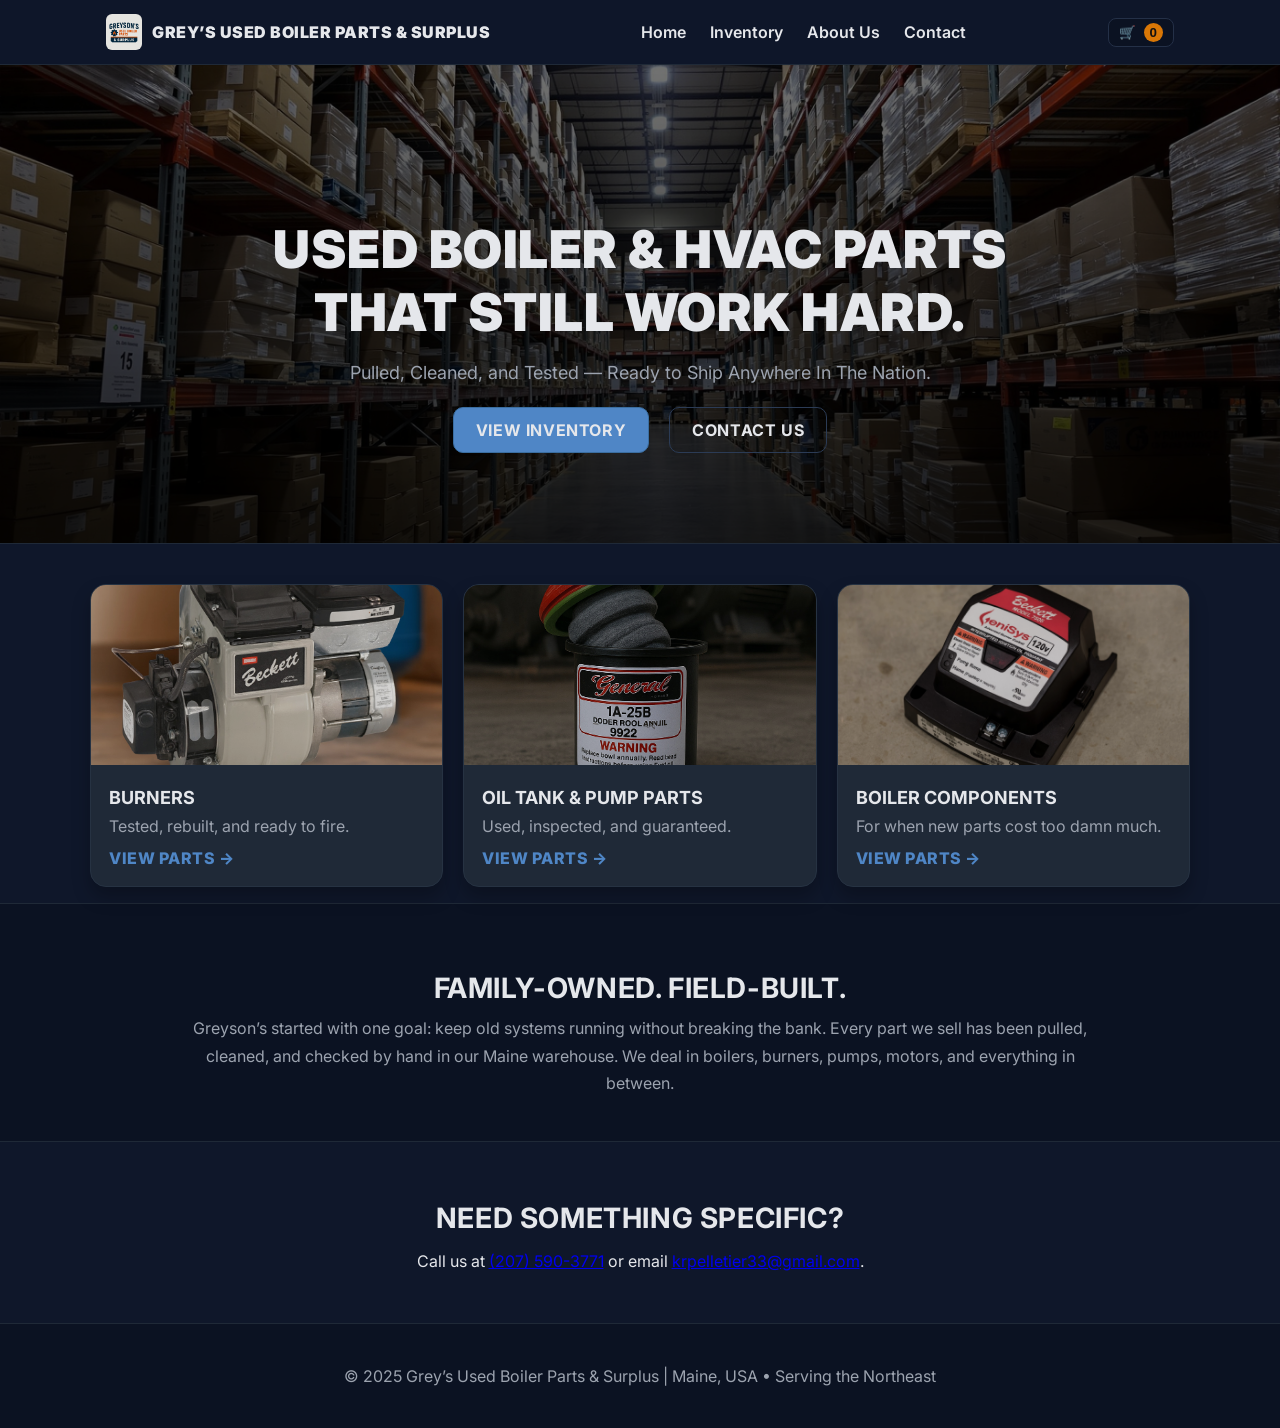
==== commit f7fa1caf: "Update index.html" ====
--- a/index.html
+++ b/index.html
@@ -179,7 +179,7 @@
     <section class="hero hero-dark">
       <div class="container hero-inner">
         <h1>USED BOILER & HVAC PARTS<br>THAT STILL WORK HARD.</h1>
-        <p>Pulled, cleaned, and tested — ready to ship anywhere in the North.</p>
+        <p>Pulled, Cleaned, and Tested — Ready to Ship Anywhere In The Nation.</p>
         <div class="cta">
           <a class="btn primary" href="inventory.html">VIEW INVENTORY</a>
           <a class="btn" href="contact.html">CONTACT US</a>
